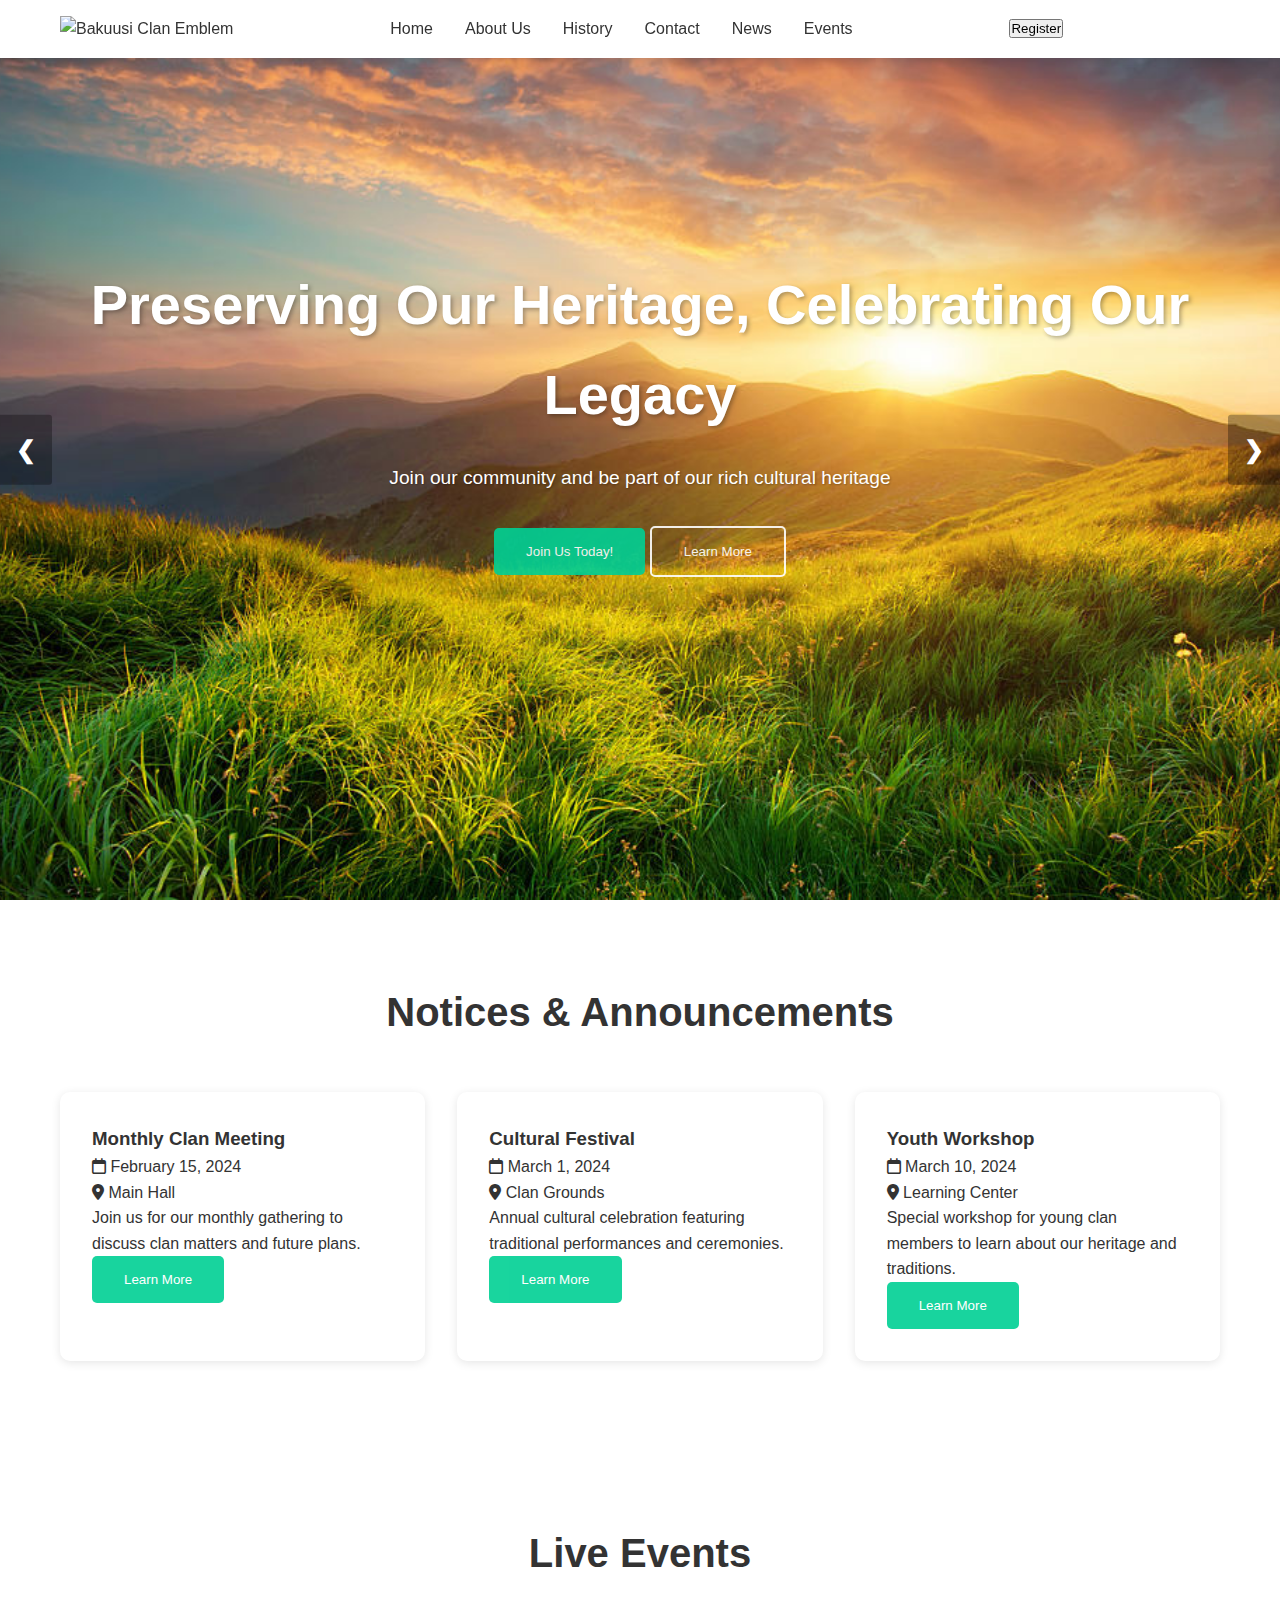
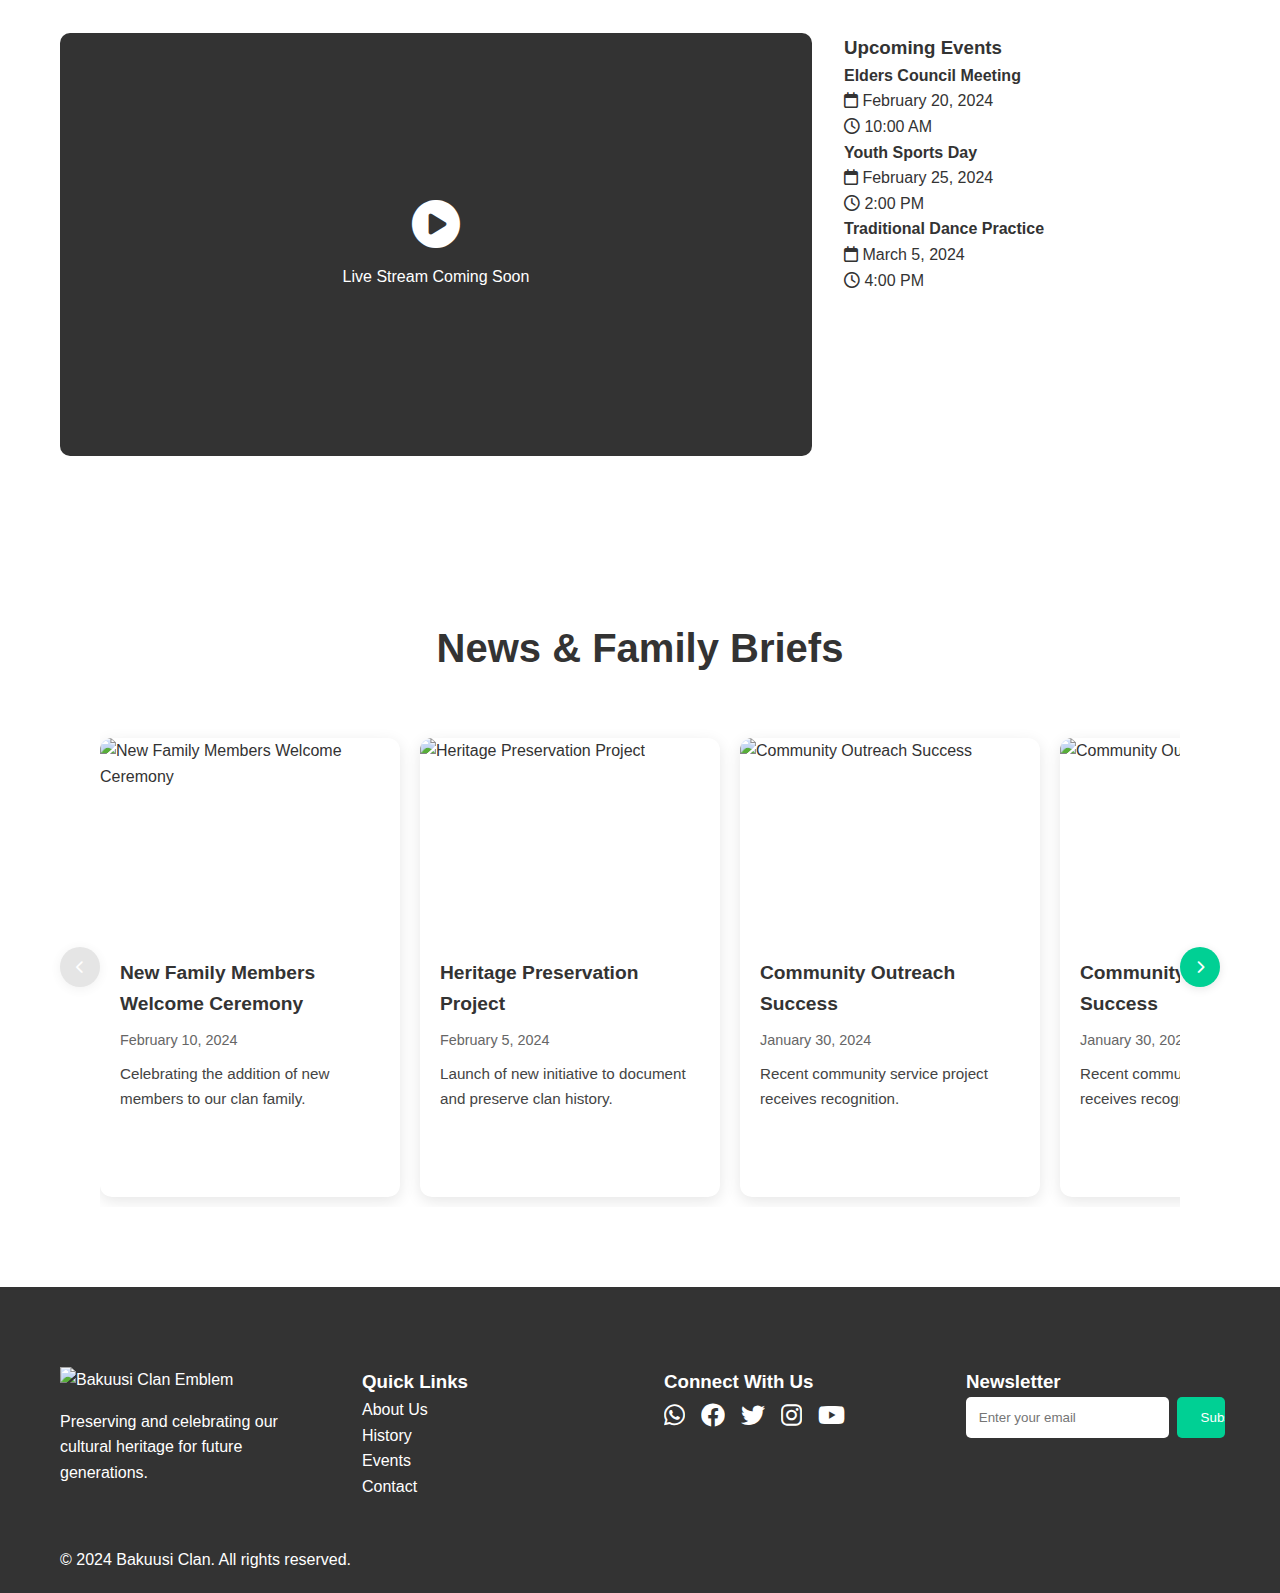
==== index.html @ bcbf7f78 "Moved file to root." ====
<!DOCTYPE html>
<html lang="en">
<head>
    <meta charset="UTF-8">
    <meta name="viewport" content="width=device-width, initial-scale=1.0, maximum-scale=1.0, user-scalable=no">
    <meta http-equiv="X-UA-Compatible" content="IE=edge">
    <title>Bakuusi Clan</title>
    <link rel="stylesheet" href="styles.css">
    <link rel="stylesheet" href="https://cdnjs.cloudflare.com/ajax/libs/font-awesome/6.0.0/css/all.min.css">
</head>
<body>
    <!-- Header -->
    <header>
        <div class="container">
            <div class="logo">
                <img src="images/clan-emblem.png" alt="Bakuusi Clan Emblem">
            </div>
            <nav>
                <ul class="menu">
                    <li><a href="#home">Home</a></li>
                    <li><a href="#about">About Us</a></li>
                    <li><a href="#history">History</a></li>
                    <li><a href="#contact">Contact</a></li>
                    <li><a href="#news">News</a></li>
                    <li><a href="#events">Events</a></li>
                </ul>
            </nav>
            <button class="register-btn glow-effect">Register</button>
            <div class="hamburger">
                <span></span>
                <span></span>
                <span></span>
            </div>
        </div>
    </header>

    <!-- Hero Section -->
    <section class="hero">
        <div class="slideshow-container">
            <div class="slides fade">
                <img src="../images/slide1.jpg" alt="Clan Event 1">
            </div>
            <div class="slides fade">
                <img src="../images/slide2.jpg" alt="Clan Event 2">
            </div>
            <div class="slides fade">
                <img src="../images/slide3.jpg" alt="Clan Event 3">
            </div>
            
            <!-- Navigation arrows -->
            <a class="prev" onclick="changeSlide(-1)">❮</a>
            <a class="next" onclick="changeSlide(1)">❯</a>
        </div>
        
        <div class="container">
            <div class="hero-content">
                <h1>Preserving Our Heritage, Celebrating Our Legacy</h1>
                <p>Join our community and be part of our rich cultural heritage</p>
                <div class="hero-buttons">
                    <button class="primary-btn glow-effect">Join Us Today!</button>
                    <button class="secondary-btn glow-effect">Learn More</button>
                </div>
                <div class="hero-dots">
                    <span class="dot active" onclick="currentSlide(1)"></span>
                    <span class="dot" onclick="currentSlide(2)"></span>
                    <span class="dot" onclick="currentSlide(3)"></span>
                </div>
            </div>
        </div>
    </section>

    <!-- Notices Section -->
    <section class="notices">
        <div class="container">
            <h2>Notices & Announcements</h2>
            <div class="card-grid">
                <!-- Cards will be dynamically added here -->
            </div>
        </div>
    </section>

    <!-- Live Streaming Section -->
    <section class="live-stream">
        <div class="container">
            <h2>Live Events</h2>
            <div class="stream-container">
                <div class="video-player">
                    <!-- Video player placeholder -->
                    <div class="video-placeholder">
                        <i class="fas fa-play-circle"></i>
                        <p>Live Stream Coming Soon</p>
                    </div>
                </div>
                <div class="upcoming-events">
                    <h3>Upcoming Events</h3>
                    <div class="events-list">
                        <!-- Events will be dynamically added here -->
                    </div>
                </div>
            </div>
        </div>
    </section>

    <!-- News Section -->
    <!-- Update the News Section in index.html -->
    <section class="news">
        <div class="container">
            <h2>News & Family Briefs</h2>
            <div class="news-scroll-container">
                <button class="scroll-btn left" id="scrollLeft">
                    <i class="fas fa-chevron-left"></i>
                </button>
                <div class="news-scroll-wrapper">
                    <div class="news-grid">
                        <!-- News cards will be dynamically added here -->
                    </div>
                </div>
                <button class="scroll-btn right" id="scrollRight">
                    <i class="fas fa-chevron-right"></i>
                </button>
            </div>
        </div>
    </section>

    <!-- Footer -->
    <footer>
        <div class="container">
            <div class="footer-grid">
                <div class="footer-about">
                    <img src="images/clan-emblem.png" alt="Bakuusi Clan Emblem">
                    <p>Preserving and celebrating our cultural heritage for future generations.</p>
                </div>
                <div class="footer-links">
                    <h3>Quick Links</h3>
                    <ul>
                        <li><a href="#about">About Us</a></li>
                        <li><a href="#history">History</a></li>
                        <li><a href="#events">Events</a></li>
                        <li><a href="#contact">Contact</a></li>
                    </ul>
                </div>
                <div class="footer-social">
                    <h3>Connect With Us</h3>
                    <div class="social-icons">
                        <a href="#" class="glow-effect"><i class="fab fa-whatsapp"></i></a>
                        <a href="#" class="glow-effect"><i class="fab fa-facebook"></i></a>
                        <a href="#" class="glow-effect"><i class="fab fa-twitter"></i></a>
                        <a href="#" class="glow-effect"><i class="fab fa-instagram"></i></a>
                        <a href="#" class="glow-effect"><i class="fab fa-youtube"></i></a>
                    </div>
                </div>
                <div class="footer-newsletter">
                    <h3>Newsletter</h3>
                    <form class="newsletter-form">
                        <input type="email" placeholder="Enter your email">
                        <button type="submit" class="glow-effect">Subscribe</button>
                    </form>
                </div>
            </div>
            <div class="footer-bottom">
                <p>&copy; 2024 Bakuusi Clan. All rights reserved.</p>
            </div>
        </div>
    </footer>

    <script src="script.js"></script>
</body>
</html>
---- styles.css ----
:root {
    --primary-color: #00D094;
    --secondary-color: #333;
    --background-light: #f8f9fa;
    --text-color: #333;
    --white: #ffffff;
    --shadow: 0 2px 10px rgba(0,0,0,0.1);
}

* {
    margin: 0;
    padding: 0;
    box-sizing: border-box;
}

body {
    font-family: 'Inter', sans-serif;
    line-height: 1.6;
    color: var(--text-color);
    overflow-x: hidden;
}

.container {
    max-width: 1200px;
    margin: 0 auto;
    padding: 0 20px;
}

/* Header Styles */
header {
    background: var(--white);
    box-shadow: var(--shadow);
    position: fixed;
    width: 100%;
    top: 0;
    z-index: 1000;
}

header .container {
    display: flex;
    justify-content: space-between;
    align-items: center;
    padding: 1rem 20px;
}

.logo img {
    height: 40px;
}

.menu {
    display: flex;
    list-style: none;
    gap: 2rem;
}

.menu a {
    color: var(--text-color);
    text-decoration: none;
    font-weight: 500;
    transition: color 0.3s;
}

.menu a:hover {
    color: var(--primary-color);
}

/* Hero Section */
.hero {
    position: relative;
    height: 100vh;
    min-height: 600px;
    overflow: hidden;
}

.slideshow-container {
    position: absolute;
    top: 0;
    left: 0;
    width: 100%;
    height: 100%;
}

.slides {
    position: absolute;
    width: 100%;
    height: 100%;
    opacity: 0;
    transition: opacity 1s ease-in-out;
}

.slides.active {
    opacity: 1;
}

.slides img {
    width: 100%;
    height: 100%;
    object-fit: cover;
}

.hero-content {
    position: relative;
    z-index: 2;
    text-align: center;
    color: var(--white);
    padding-top: 20vh;
}

.hero-content h1 {
    font-size: 3.5rem;
    margin-bottom: 1.5rem;
    text-shadow: 2px 2px 4px rgba(0,0,0,0.3);
}

.hero-content p {
    font-size: 1.2rem;
    margin-bottom: 2rem;
    text-shadow: 1px 1px 2px rgba(0,0,0,0.3);
}

/* Button Styles */
.primary-btn, .secondary-btn {
    padding: 1rem 2rem;
    border-radius: 5px;
    font-weight: 500;
    cursor: pointer;
    transition: all 0.3s ease;
    opacity: 0.9;
}

.primary-btn {
    background: var(--primary-color);
    color: var(--white);
    border: none;
}

.secondary-btn {
    background: transparent;
    color: var(--white);
    border: 2px solid var(--white);
}

/* Glow Effect */
.glow-effect {
    position: relative;
    overflow: hidden;
}

.glow-effect::before {
    content: '';
    position: absolute;
    top: -2px;
    left: -2px;
    right: -2px;
    bottom: -2px;
    background: linear-gradient(45deg, 
        var(--primary-color), 
        #fff,
        var(--primary-color));
    background-size: 400%;
    z-index: -1;
    border-radius: 6px;
    opacity: 0;
    transition: 0.5s;
}

.glow-effect:hover::before {
    opacity: 1;
    animation: glowing 20s linear infinite;
}

/* Navigation Arrows */
.prev, .next {
    cursor: pointer;
    position: absolute;
    top: 50%;
    transform: translateY(-50%);
    padding: 16px;
    color: white;
    font-weight: bold;
    font-size: 24px;
    transition: 0.6s ease;
    border-radius: 0 3px 3px 0;
    user-select: none;
    background-color: rgba(0,0,0,0.3);
    z-index: 2;
}

.next {
    right: 0;
    border-radius: 3px 0 0 3px;
}

.prev:hover, .next:hover {
    background-color: rgba(0,0,0,0.8);
}

/* Sections */
section {
    padding: 80px 0;
}

section h2 {
    text-align: center;
    margin-bottom: 3rem;
    font-size: 2.5rem;
    color: var(--secondary-color);
}

/* Cards Grid */
.card-grid {
    display: grid;
    grid-template-columns: repeat(auto-fit, minmax(300px, 1fr));
    gap: 2rem;
}

.notice-card {
    background: var(--white);
    padding: 2rem;
    border-radius: 10px;
    box-shadow: var(--shadow);
    transition: transform 0.3s ease;
}

.notice-card:hover {
    transform: translateY(-5px);
}

/* Live Stream Section */
.stream-container {
    display: grid;
    grid-template-columns: 2fr 1fr;
    gap: 2rem;
}

.video-player {
    background: var(--secondary-color);
    aspect-ratio: 16/9;
    border-radius: 10px;
    overflow: hidden;
}

.video-placeholder {
    height: 100%;
    display: flex;
    flex-direction: column;
    align-items: center;
    justify-content: center;
    color: var(--white);
}

.video-placeholder i {
    font-size: 3rem;
    margin-bottom: 1rem;
}

/* News Section Styles */
.news-scroll-container {
    position: relative;
    width: 100%;
    padding: 0 40px; /* Space for scroll buttons */
}

.news-scroll-wrapper {
    width: 100%;
    overflow-x: hidden;
    position: relative;
}

.news-grid {
    display: flex;
    gap: 20px;
    transition: transform 0.3s ease;
    padding: 10px 0; /* Space for card shadow */
}

/* News Card Styles */
.news-card {
    min-width: 300px; /* Fixed card width */
    background: var(--white);
    border-radius: 12px;
    overflow: hidden;
    box-shadow: 0 4px 15px rgba(0,0,0,0.1);
    transition: transform 0.3s ease;
    cursor: pointer;
}

.news-card:hover {
    transform: translateY(-5px);
}

.news-image {
    width: 100%;
    height: 200px;
    overflow: hidden;
}

.news-image img {
    width: 100%;
    height: 100%;
    object-fit: cover;
    transition: transform 0.3s ease;
}

.news-card:hover .news-image img {
    transform: scale(1.05);
}

.news-content {
    padding: 20px;
}

.news-content h3 {
    font-size: 1.2rem;
    margin-bottom: 10px;
    color: var(--secondary-color);
}

.news-content .date {
    font-size: 0.9rem;
    color: #666;
    margin-bottom: 10px;
}

.news-content .excerpt {
    font-size: 0.95rem;
    margin-bottom: 15px;
    color: #444;
}

/* Scroll Buttons */
.scroll-btn {
    position: absolute;
    top: 50%;
    transform: translateY(-50%);
    width: 40px;
    height: 40px;
    border-radius: 50%;
    background: var(--primary-color);
    border: none;
    color: white;
    cursor: pointer;
    display: flex;
    align-items: center;
    justify-content: center;
    box-shadow: 0 2px 10px rgba(0,0,0,0.1);
    transition: all 0.3s ease;
    z-index: 2;
}

.scroll-btn:hover {
    background: #00e6a3;
    transform: translateY(-50%) scale(1.1);
}

.scroll-btn.left {
    left: 0;
}

.scroll-btn.right {
    right: 0;
}

.scroll-btn:disabled {
    background: #ccc;
    cursor: not-allowed;
    opacity: 0.5;
}

/* Hide scrollbar but keep functionality */
.news-scroll-wrapper {
    -ms-overflow-style: none;  /* IE and Edge */
    scrollbar-width: none;  /* Firefox */
}

.news-scroll-wrapper::-webkit-scrollbar {
    display: none;  /* Chrome, Safari and Opera */
}

/* Footer */
footer {
    background: var(--secondary-color);
    color: var(--white);
    padding: 80px 0 20px;
}

.footer-grid {
    display: grid;
    grid-template-columns: repeat(auto-fit, minmax(250px, 1fr));
    gap: 3rem;
    margin-bottom: 3rem;
}

.footer-about img {
    height: 50px;
    margin-bottom: 1rem;
}

.footer-links ul {
    list-style: none;
}

.footer-links a {
    color: var(--white);
    text-decoration: none;
    transition: color 0.3s;
}

.footer-links a:hover {
    color: var(--primary-color);
}

.social-icons {
    display: flex;
    gap: 1rem;
}

.social-icons a {
    color: var(--white);
    font-size: 1.5rem;
    transition: color 0.3s;
}

.social-icons a:hover {
    color: var(--primary-color);
}

.newsletter-form {
    display: flex;
    gap: 0.5rem;
}

.newsletter-form input {
    padding: 0.8rem;
    border-radius: 5px;
    border: none;
    flex: 1;
}

.newsletter-form button {
    background: var(--primary-color);
    color: var(--white);
    border: none;
    padding: 0.8rem 1.5rem;
    border-radius: 5px;
    cursor: pointer;
}

/* Animations */
@keyframes glowing {
    0% { background-position: 0 0; }
    50% { background-position: 400% 0; }
    100% { background-position: 0 0; }
}

@keyframes fade {
    from {opacity: 0.4}
    to {opacity: 1}
}

/* Add these responsive styles to your styles.css file */

/* General Responsive Adjustments */
@media screen and (max-width: 1200px) {
    .container {
        padding: 0 15px;
        width: 95%;
    }
}

@media screen and (max-width: 992px) {
    /* Header */
    header .container {
        padding: 0.5rem 15px;
    }

    .logo img {
        height: 35px;
    }

    /* Hero Section */
    .hero-content h1 {
        font-size: 2.8rem;
    }

    .hero-content p {
        font-size: 1.1rem;
    }

    /* Sections Padding */
    section {
        padding: 60px 0;
    }

    /* Grid Adjustments */
    .card-grid,
    .news-grid {
        grid-template-columns: repeat(2, 1fr);
        gap: 1.5rem;
    }

    .stream-container {
        grid-template-columns: 1fr;
    }
}

@media screen and (max-width: 768px) {
    /* Header Mobile Menu */
    .menu {
        display: none;
        position: absolute;
        top: 100%;
        left: 0;
        width: 100%;
        background: var(--white);
        padding: 0;
        flex-direction: column;
        box-shadow: 0 2px 5px rgba(0,0,0,0.1);
    }

    .menu.active {
        display: flex;
    }

    .menu li {
        margin: 0;
        padding: 12px 0;
        border-bottom: 1px solid rgba(0,0,0,0.1);
    }

    .menu li:last-child {
        border-bottom: none;
    }

    .hamburger {
        display: flex;
        flex-direction: column;
        gap: 5px;
        cursor: pointer;
        padding: 10px;
    }

    .hamburger span {
        width: 25px;
        height: 2px;
        background: var(--text-color);
        transition: all 0.3s ease;
    }

    /* Hero Section Mobile */
    .hero-content {
        padding-top: 15vh;
    }

    .hero-content h1 {
        font-size: 2.2rem;
        padding: 0 15px;
    }

    .hero-buttons {
        flex-direction: column;
        gap: 1rem;
        padding: 0 15px;
    }

    .primary-btn, .secondary-btn {
        width: 100%;
        max-width: 300px;
        margin: 0 auto;
    }

    /* Grid Adjustments Mobile */
    .card-grid,
    .news-grid {
        grid-template-columns: 1fr;
        gap: 1.5rem;
    }
    /* News Card*/
    .news-card {
        min-width: 260px;
    }
    
    .news-scroll-container {
        padding: 0 30px;
    }
    
    .scroll-btn {
        width: 35px;
        height: 35px;
    }

    /* Footer Mobile */
    .footer-grid {
        grid-template-columns: 1fr;
        gap: 2rem;
        text-align: center;
    }

    .social-icons {
        justify-content: center;
    }

    .newsletter-form {
        max-width: 400px;
        margin: 0 auto;
    }
}

@media screen and (max-width: 480px) {
    /* Header Extra Small */
    .logo img {
        height: 30px;
    }

    .register-btn {
        padding: 0.5rem 1rem;
        font-size: 0.9rem;
    }

    /* Hero Section Extra Small */
    .hero-content h1 {
        font-size: 1.8rem;
    }

    .hero-content p {
        font-size: 1rem;
        padding: 0 15px;
    }

    /* Section Headings */
    section h2 {
        font-size: 2rem;
        margin-bottom: 2rem;
    }

    /* Cards and Content */
    .notice-card,
    .news-card {
        padding: 1.5rem;
    }

    /* News Card Style*/
    .news-card {
        min-width: 220px;
    }
    
    .news-scroll-container {
        padding: 0 25px;
    }
    
    .scroll-btn {
        width: 30px;
        height: 30px;
    }

    /* Navigation Arrows */
    .prev, .next {
        padding: 10px;
        font-size: 18px;
    }

    /* Footer Extra Small */
    .newsletter-form {
        flex-direction: column;
        gap: 1rem;
    }

    .newsletter-form input,
    .newsletter-form button {
        width: 100%;
    }
}

/* Landscape Mode Adjustments */
@media screen and (max-height: 500px) and (orientation: landscape) {
    .hero-content {
        padding-top: 10vh;
    }

    .hero-content h1 {
        font-size: 2rem;
    }

    .hero-buttons {
        flex-direction: row;
        justify-content: center;
        gap: 1rem;
    }

    .primary-btn, .secondary-btn {
        width: auto;
    }
}

/* High Resolution Screens */
@media screen and (min-width: 1400px) {
    .container {
        max-width: 1320px;
    }

    .hero-content h1 {
        font-size: 4rem;
    }

    .hero-content p {
        font-size: 1.3rem;
    }
}

/* Print Styles */
@media print {
    .hero {
        height: auto;
    }

    .slideshow-container,
    .hero-buttons,
    .video-player,
    .newsletter-form {
        display: none;
    }
}
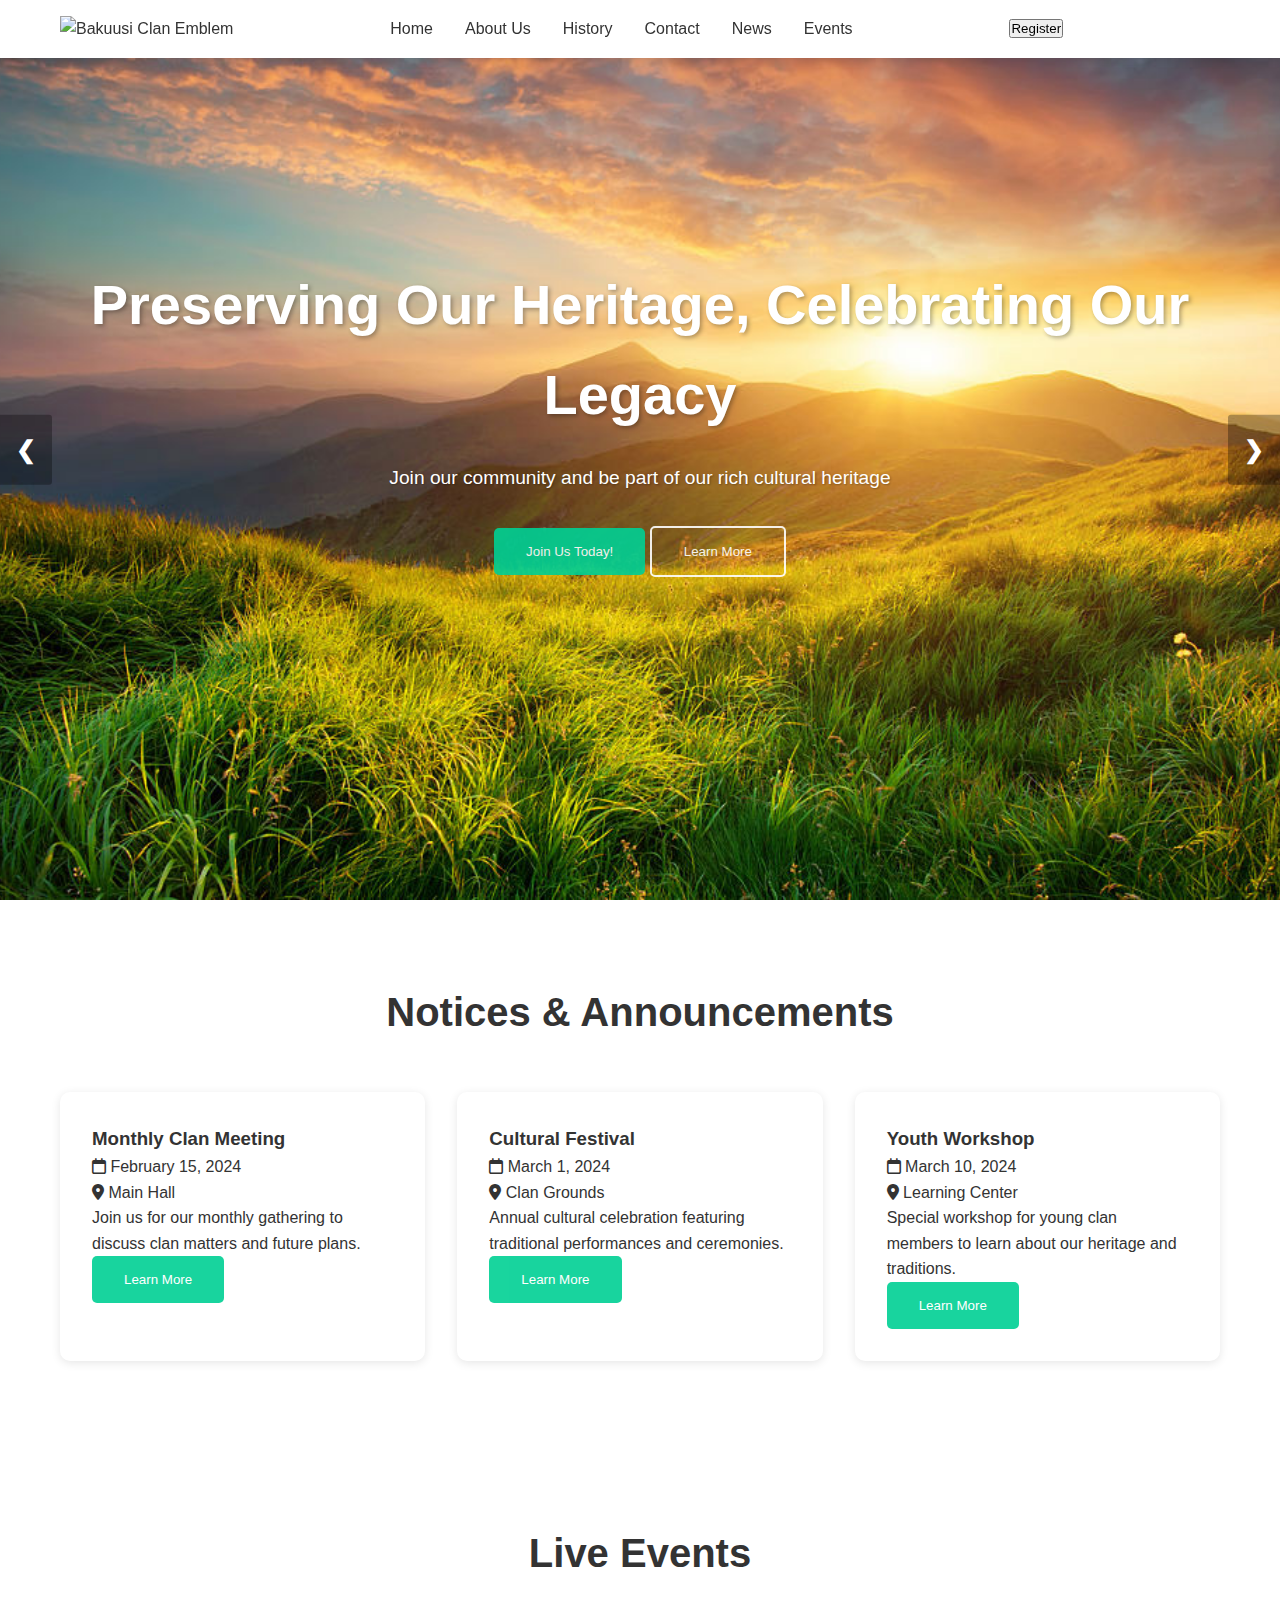
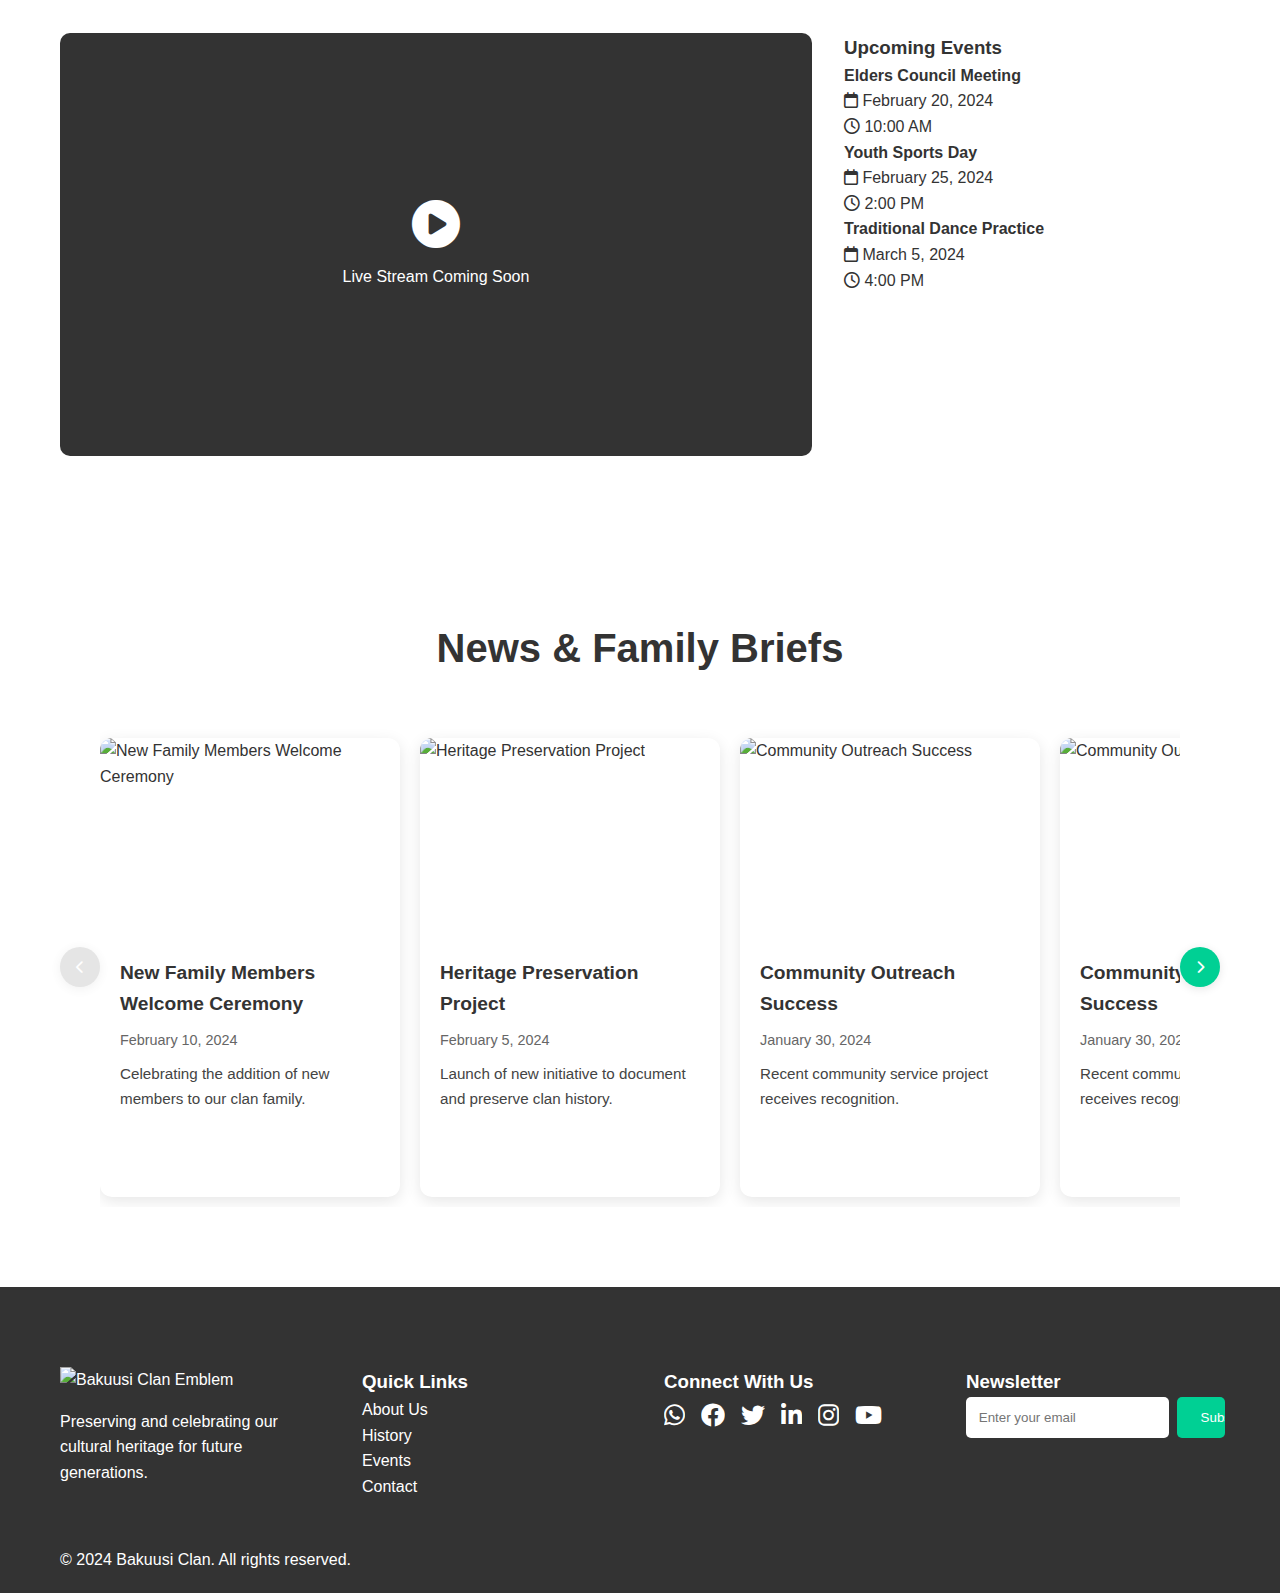
==== commit 62564116: "Linkedin icon, to fix X icon." ====
--- a/index.html
+++ b/index.html
@@ -18,7 +18,7 @@
             <nav>
                 <ul class="menu">
                     <li><a href="#home">Home</a></li>
-                    <li><a href="#about">About Us</a></li>
+                    <li><a href="about.html">About Us</a></li>
                     <li><a href="#history">History</a></li>
                     <li><a href="#contact">Contact</a></li>
                     <li><a href="#news">News</a></li>
@@ -38,13 +38,13 @@
     <section class="hero">
         <div class="slideshow-container">
             <div class="slides fade">
-                <img src="../images/slide1.jpg" alt="Clan Event 1">
+                <img src="images/slide1.jpg" alt="Clan Event 1">
             </div>
             <div class="slides fade">
-                <img src="../images/slide2.jpg" alt="Clan Event 2">
+                <img src="images/slide2.jpg" alt="Clan Event 2">
             </div>
             <div class="slides fade">
-                <img src="../images/slide3.jpg" alt="Clan Event 3">
+                <img src="images/slide3.jpg" alt="Clan Event 3">
             </div>
             
             <!-- Navigation arrows -->
@@ -133,7 +133,7 @@
                 <div class="footer-links">
                     <h3>Quick Links</h3>
                     <ul>
-                        <li><a href="#about">About Us</a></li>
+                        <li><a href="about.html">About Us</a></li>
                         <li><a href="#history">History</a></li>
                         <li><a href="#events">Events</a></li>
                         <li><a href="#contact">Contact</a></li>
@@ -144,7 +144,8 @@
                     <div class="social-icons">
                         <a href="#" class="glow-effect"><i class="fab fa-whatsapp"></i></a>
                         <a href="#" class="glow-effect"><i class="fab fa-facebook"></i></a>
-                        <a href="#" class="glow-effect"><i class="fab fa-twitter"></i></a>
+                        <a href="#" class="glow-effect"><i class="fab fa-twitter"></i></a> <!-- Fix to X -->
+                        <a href="#" class="glow-effect" ><i class="fab fa-linkedin-in"></i></a>
                         <a href="#" class="glow-effect"><i class="fab fa-instagram"></i></a>
                         <a href="#" class="glow-effect"><i class="fab fa-youtube"></i></a>
                     </div>
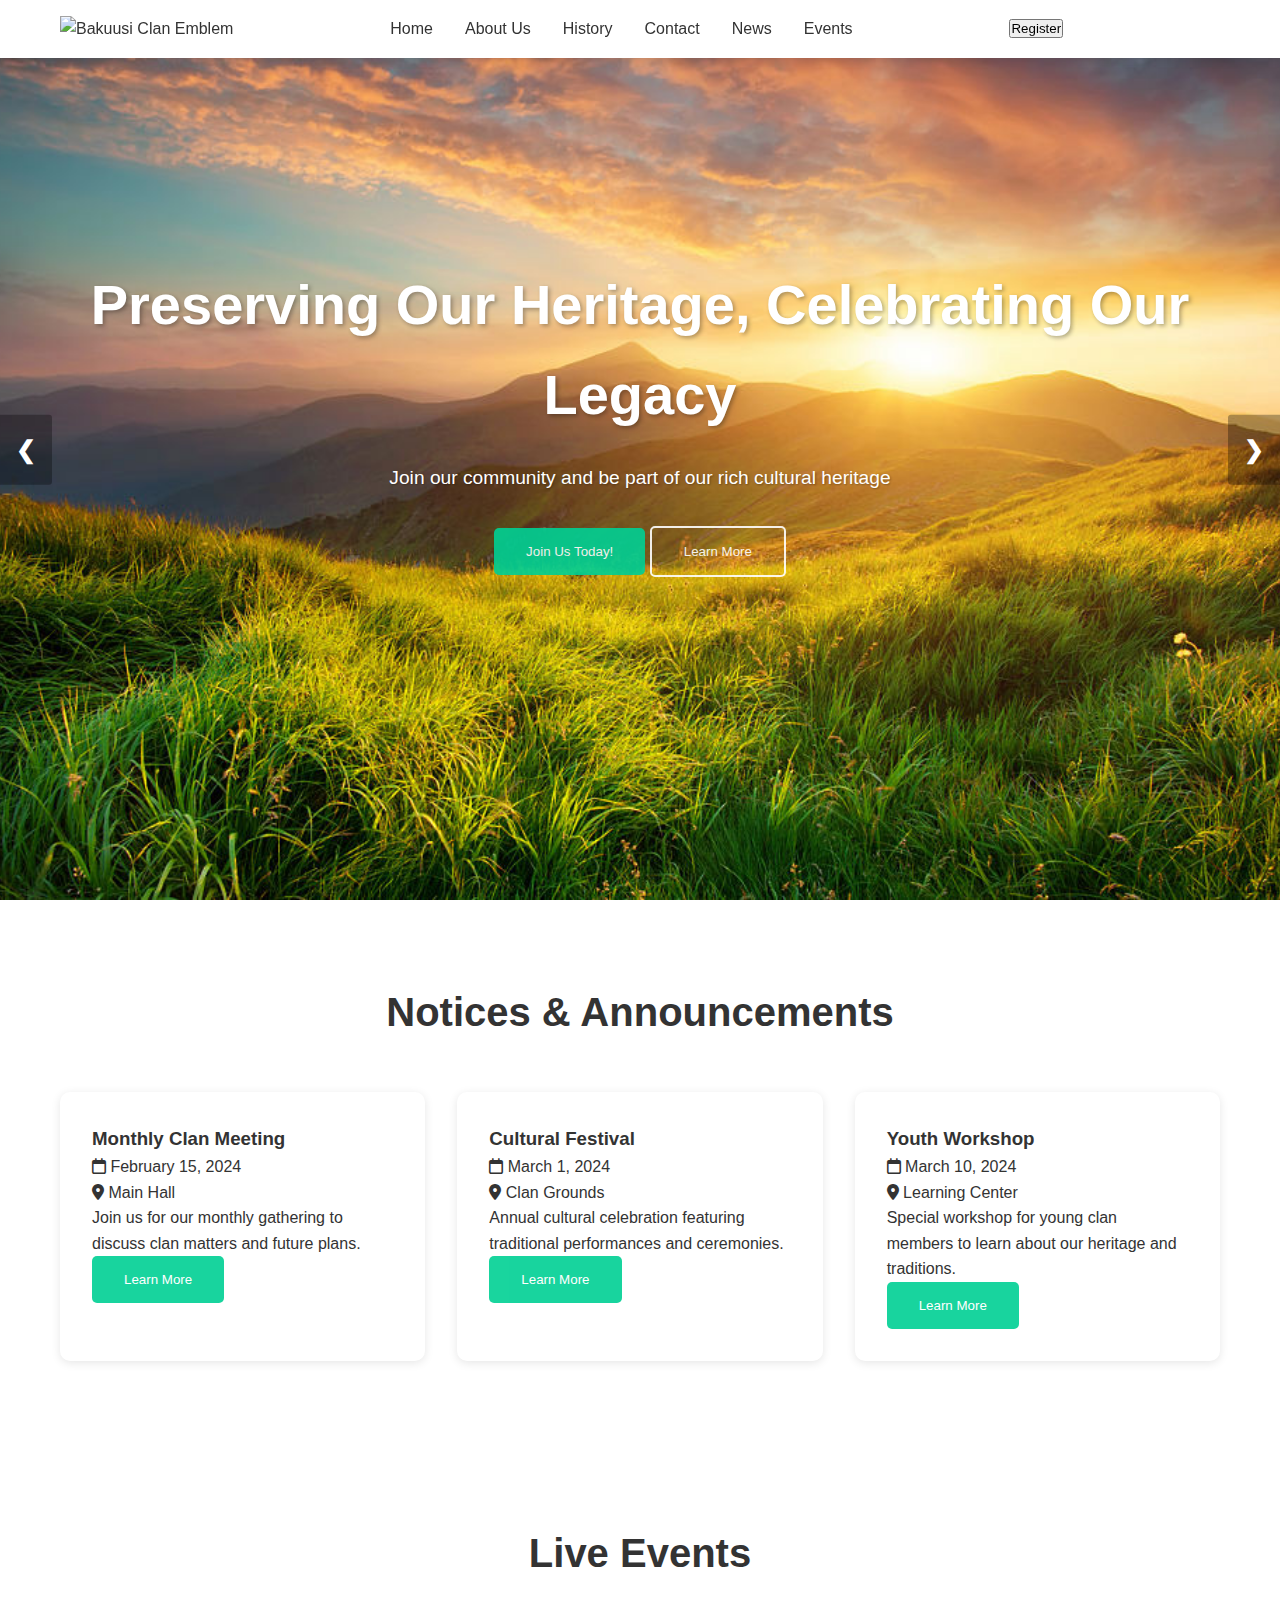
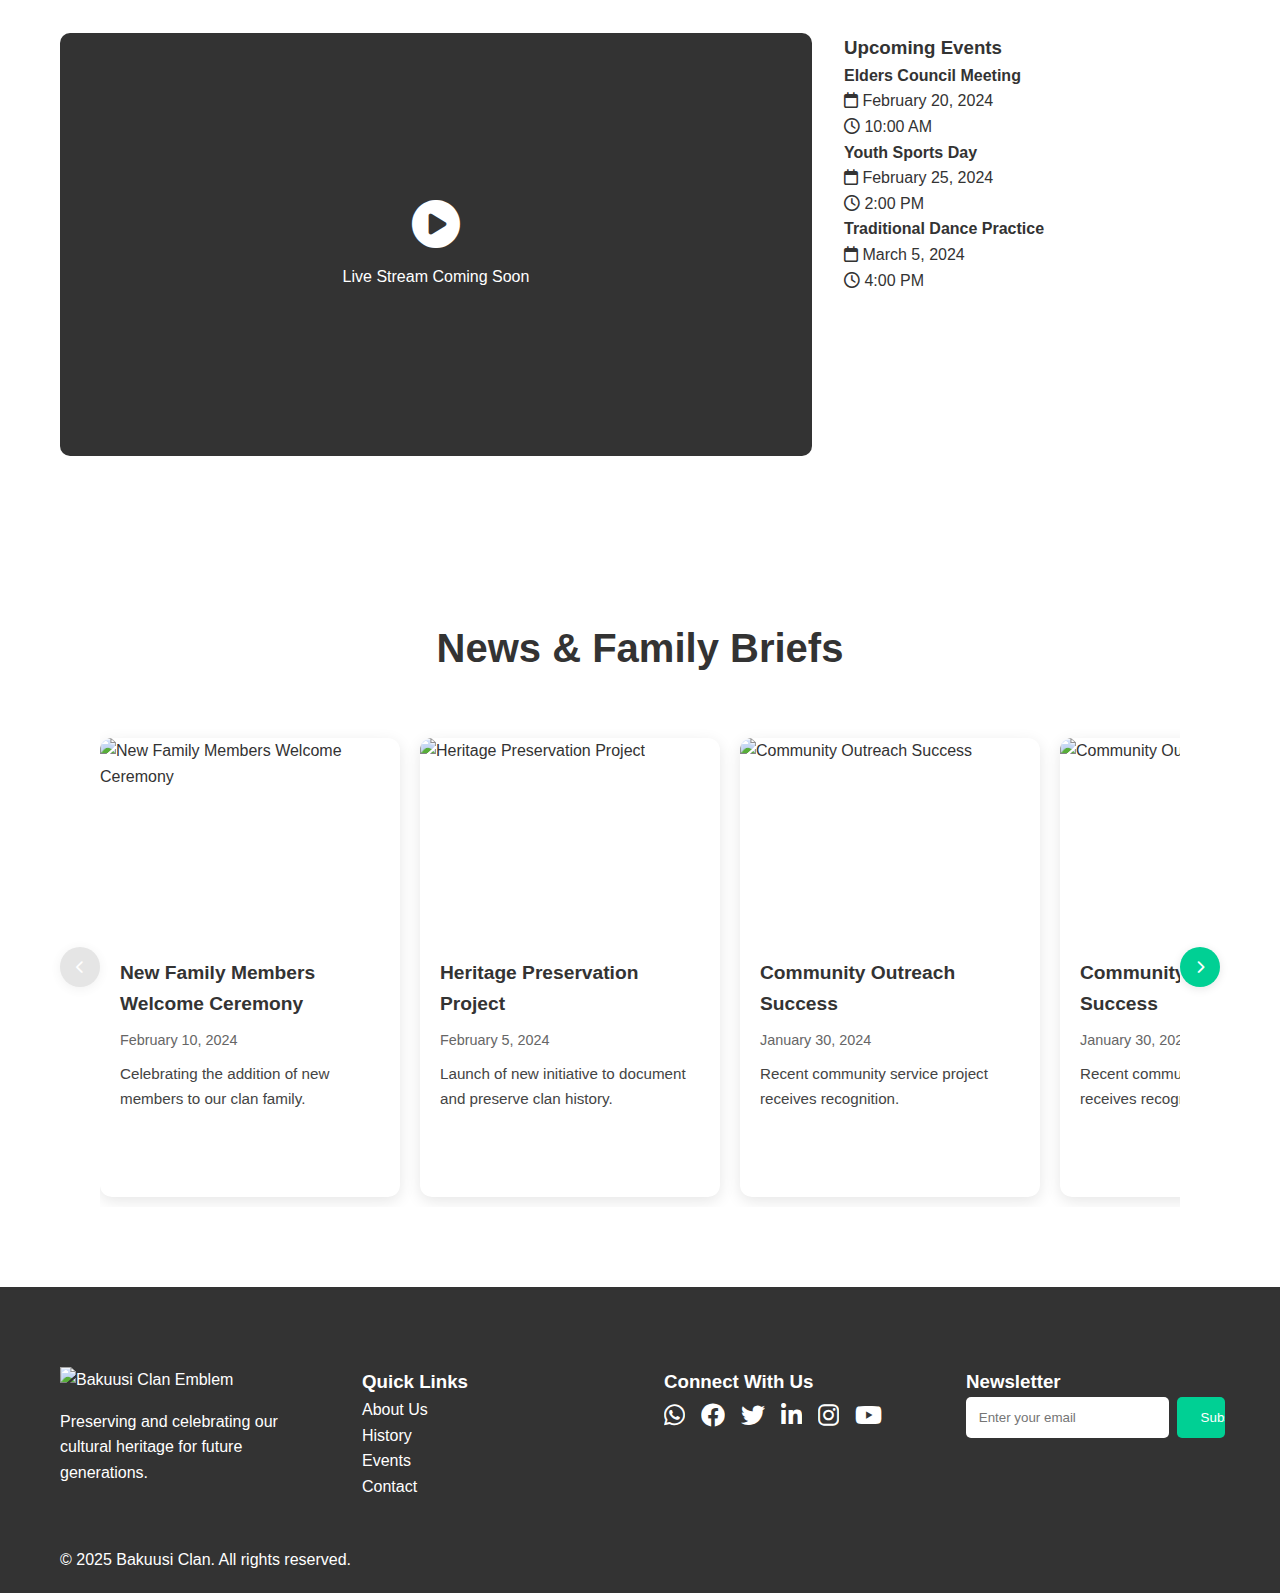
==== commit 49fb4566: "Copyright update." ====
--- a/index.html
+++ b/index.html
@@ -159,7 +159,7 @@
                 </div>
             </div>
             <div class="footer-bottom">
-                <p>&copy; 2024 Bakuusi Clan. All rights reserved.</p>
+                <p>&copy; 2025 Bakuusi Clan. All rights reserved.</p>
             </div>
         </div>
     </footer>
